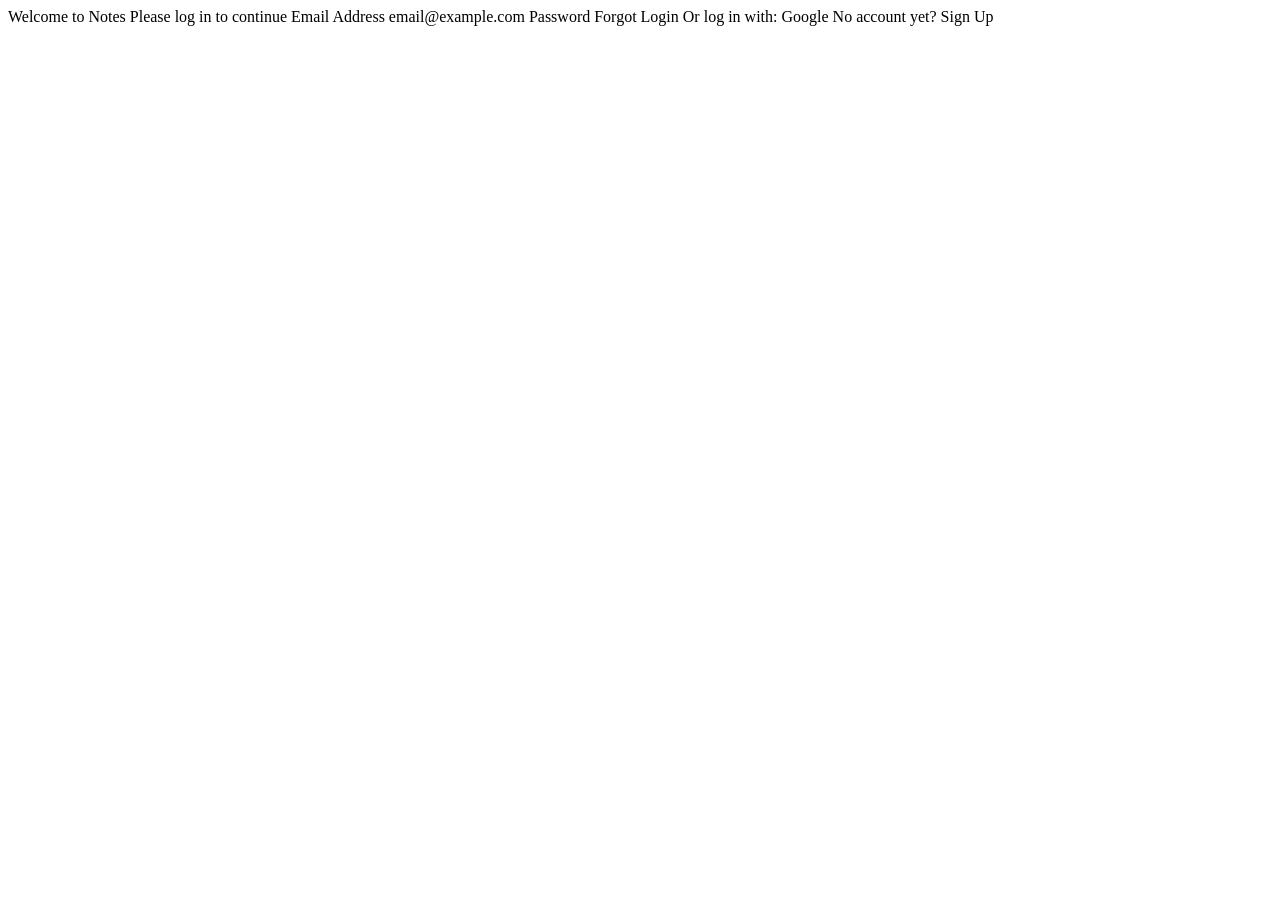
==== auth/login.html @ e955204f "Initial commit" ====
<!DOCTYPE html>
<html lang="en">
<head>
  <meta charset="UTF-8">
  <meta name="viewport" content="width=device-width, initial-scale=1.0">

  <link rel="icon" type="image/png" sizes="32x32" href="./assets/images/favicon-32x32.png">
  
  <title>Frontend Mentor | Note-taking web app</title>
</head>
<body>

  Welcome to Notes
  Please log in to continue

  Email Address
  email@example.com

  Password
  Forgot

  Login

  Or log in with:

  Google

  No account yet? Sign Up

</body>
</html>
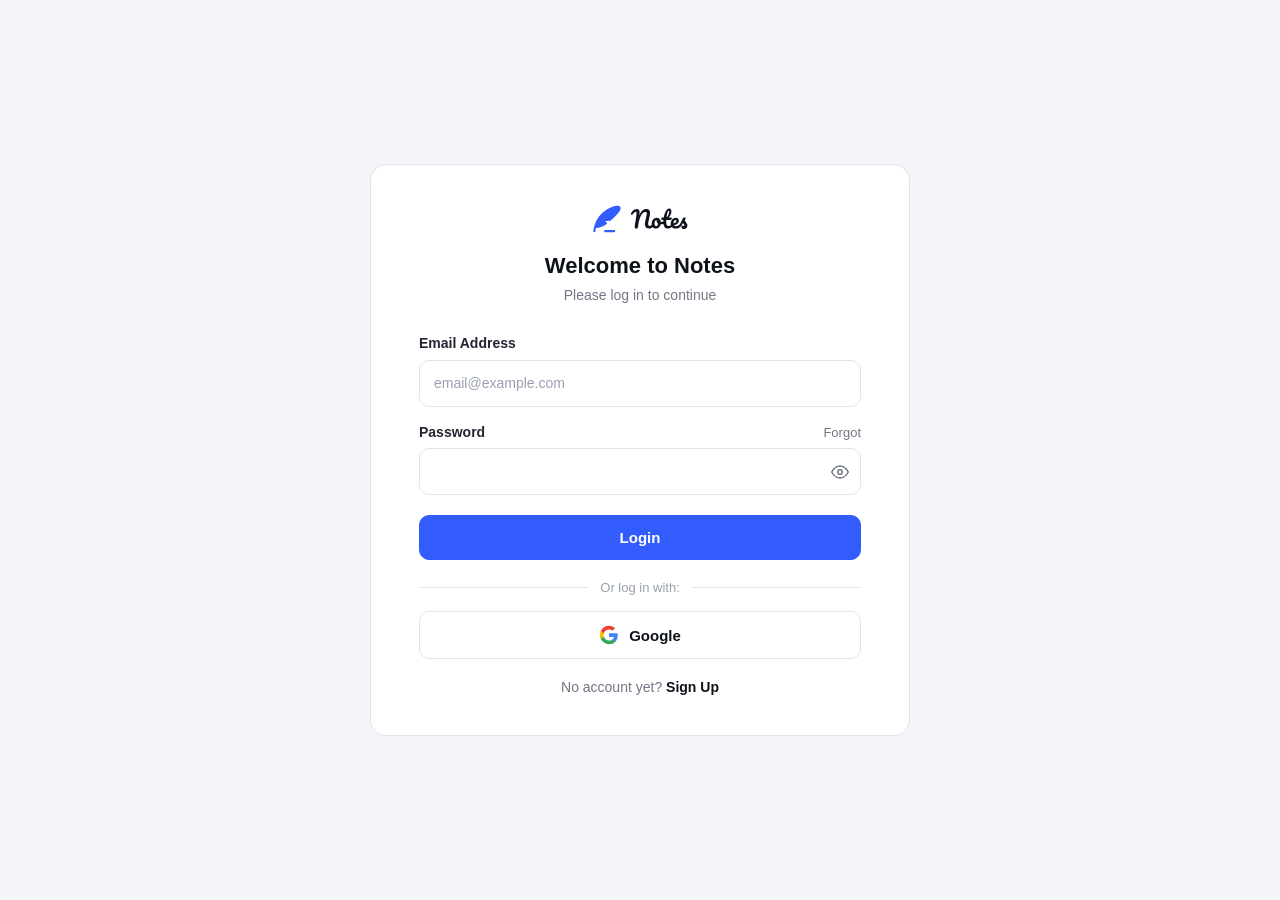
==== commit ebee84a8: "Added functionalities for main layout" ====
--- a/auth/login.html
+++ b/auth/login.html
@@ -1,31 +1,179 @@
-<!DOCTYPE html>
+<!doctype html>
 <html lang="en">
-<head>
-  <meta charset="UTF-8">
-  <meta name="viewport" content="width=device-width, initial-scale=1.0">
+  <head>
+    <meta charset="UTF-8" />
+    <meta name="viewport" content="width=device-width, initial-scale=1.0" />
+    <link
+      rel="icon"
+      type="image/png"
+      sizes="32x32"
+      href="./assets/images/favicon-32x32.png"
+    />
+    <title>Login | Note-taking web app</title>
 
-  <link rel="icon" type="image/png" sizes="32x32" href="./assets/images/favicon-32x32.png">
-  
-  <title>Frontend Mentor | Note-taking web app</title>
-</head>
-<body>
+    <link rel="stylesheet" href="/styles/index.css" />
+    <link rel="stylesheet" href="/styles/login.css" />
+  </head>
+  <body>
+    <div class="auth-card">
+      <!-- Logo -->
+      <a href="#" class="auth-logo" aria-label="Notes home">
+        <img src="/assets/images/logo.svg" />
+      </a>
 
-  Welcome to Notes
-  Please log in to continue
+      <!-- Heading -->
+      <div class="auth-heading">
+        <h1>Welcome to Notes</h1>
+        <p>Please log in to continue</p>
+      </div>
 
-  Email Address
-  email@example.com
+      <!-- Form -->
+      <form class="auth-form" novalidate>
+        <!-- Email -->
+        <div class="input-group">
+          <label class="input-label" for="login-email">Email Address</label>
+          <div class="input-wrapper">
+            <input
+              class="input"
+              id="login-email"
+              type="email"
+              placeholder="email@example.com"
+              autocomplete="email"
+              style="padding-left: 14px; padding-right: 14px"
+            />
+          </div>
+        </div>
 
-  Password
-  Forgot
+        <!-- Password + Forgot row -->
+        <div class="input-group">
+          <div class="password-label-row">
+            <label class="input-label" for="login-password">Password</label>
+            <a href="#" class="forgot-link">Forgot</a>
+          </div>
+          <div class="input-wrapper">
+            <input
+              class="input"
+              id="login-password"
+              type="password"
+              placeholder=""
+              autocomplete="current-password"
+              style="padding-left: 14px; padding-right: 42px"
+            />
+            <!-- Toggle visibility -->
+            <button
+              type="button"
+              class="input-icon input-icon--right"
+              id="toggle-login-password"
+              aria-label="Toggle password visibility"
+              style="
+                pointer-events: all;
+                cursor: pointer;
+                background: none;
+                border: none;
+                padding: 0;
+              "
+            >
+              <svg
+                width="18"
+                height="18"
+                viewBox="0 0 24 24"
+                fill="none"
+                stroke="currentColor"
+                stroke-width="2"
+                stroke-linecap="round"
+                stroke-linejoin="round"
+                aria-hidden="true"
+              >
+                <path d="M1 12s4-8 11-8 11 8 11 8-4 8-11 8-11-8-11-8z" />
+                <circle cx="12" cy="12" r="3" />
+              </svg>
+            </button>
+          </div>
+        </div>
 
-  Login
+        <!-- Submit -->
+        <button type="submit" class="btn btn-primary">Login</button>
+      </form>
 
-  Or log in with:
+      <!-- Social -->
+      <div class="auth-divider">Or log in with:</div>
 
-  Google
+      <button type="button" class="btn-google">
+        <svg
+          viewBox="0 0 24 24"
+          xmlns="http://www.w3.org/2000/svg"
+          aria-hidden="true"
+        >
+          <path
+            d="M22.56 12.25c0-.78-.07-1.53-.2-2.25H12v4.26h5.92c-.26 1.37-1.04 2.53-2.21 3.31v2.77h3.57c2.08-1.92 3.28-4.74 3.28-8.09z"
+            fill="#4285F4"
+          />
+          <path
+            d="M12 23c2.97 0 5.46-.98 7.28-2.66l-3.57-2.77c-.98.66-2.23 1.06-3.71 1.06-2.86 0-5.29-1.93-6.16-4.53H2.18v2.84C3.99 20.53 7.7 23 12 23z"
+            fill="#34A853"
+          />
+          <path
+            d="M5.84 14.09c-.22-.66-.35-1.36-.35-2.09s.13-1.43.35-2.09V7.07H2.18C1.43 8.55 1 10.22 1 12s.43 3.45 1.18 4.93l3.66-2.84z"
+            fill="#FBBC05"
+          />
+          <path
+            d="M12 5.38c1.62 0 3.06.56 4.21 1.64l3.15-3.15C17.45 2.09 14.97 1 12 1 7.7 1 3.99 3.47 2.18 7.07l3.66 2.84c.87-2.6 3.3-4.53 6.16-4.53z"
+            fill="#EA4335"
+          />
+        </svg>
+        Google
+      </button>
 
-  No account yet? Sign Up
+      <!-- Footer -->
+      <p class="auth-footer">
+        No account yet? <a href="signup.html">Sign Up</a>
+      </p>
+    </div>
 
-</body>
-</html>+    <script>
+      // Password visibility toggle
+      const toggleBtn = document.getElementById("toggle-login-password");
+      const pwField = document.getElementById("login-password");
+
+      toggleBtn.addEventListener("click", () => {
+        const isPassword = pwField.type === "password";
+        pwField.type = isPassword ? "text" : "password";
+        toggleBtn.setAttribute(
+          "aria-label",
+          isPassword ? "Hide password" : "Toggle password visibility",
+        );
+      });
+
+      // Basic client-side validation
+      document.querySelector(".auth-form").addEventListener("submit", (e) => {
+        e.preventDefault();
+
+        const emailGroup = document
+          .getElementById("login-email")
+          .closest(".input-group");
+        const pwGroup = document
+          .getElementById("login-password")
+          .closest(".input-group");
+        let valid = true;
+
+        [emailGroup, pwGroup].forEach((g) =>
+          g.classList.remove("input-group--error"),
+        );
+
+        if (!document.getElementById("login-email").value.includes("@")) {
+          emailGroup.classList.add("input-group--error");
+          valid = false;
+        }
+        if (document.getElementById("login-password").value.length < 1) {
+          pwGroup.classList.add("input-group--error");
+          valid = false;
+        }
+
+        if (valid) {
+          // TODO: submit to your backend
+          console.log("Form valid — submit");
+        }
+      });
+    </script>
+  </body>
+</html>
--- a/styles/index.css
+++ b/styles/index.css
@@ -0,0 +1,303 @@
+*,
+*::before,
+*::after {
+  box-sizing: border-box;
+  margin: 0;
+  padding: 0;
+}
+
+body {
+  font-family: "Arial", sans-serif;
+}
+
+a {
+  text-decoration: none;
+  color: inherit;
+}
+
+:root {
+  /* ── Neutral ── */
+  --color-neutral-950: #0e1219;
+  --color-neutral-900: #191925;
+  --color-neutral-800: #232530;
+  --color-neutral-700: #2b3038;
+  --color-neutral-600: #525868;
+  --color-neutral-500: #717784;
+  --color-neutral-400: #99a0ae;
+  --color-neutral-300: #cacfd8;
+  --color-neutral-200: #e0e4ea;
+  --color-neutral-100: #f3f5f8;
+  --color-neutral-50: #f5f7fa;
+  --color-neutral-0: #ffffff;
+
+  /* ── Blue ── */
+  --color-blue-700: #2547d0;
+  --color-blue-500: #335cff;
+  --color-blue-50: #ebf1ff;
+
+  /* ── Green ── */
+  --color-green-500: #21c16b;
+  --color-green-100: #d1fbe9;
+
+  /* ── Red ── */
+  --color-red-500: #f93748;
+  --color-red-100: #ffd5d8;
+}
+
+.btn {
+  display: inline-flex;
+  align-items: center;
+  justify-content: center;
+  gap: 8px;
+  padding: 10px 20px;
+  border-radius: 8px;
+  font-size: 14px;
+  font-weight: 500;
+  line-height: 1;
+  cursor: pointer;
+  border: 1.5px solid transparent;
+  transition:
+    background-color 0.15s ease,
+    border-color 0.15s ease,
+    box-shadow 0.15s ease,
+    color 0.15s ease,
+    opacity 0.15s ease;
+  white-space: nowrap;
+  user-select: none;
+  outline: none;
+}
+
+.btn:disabled,
+.btn[aria-disabled="true"] {
+  cursor: not-allowed;
+  pointer-events: none;
+}
+
+/* PRIMARY BUTTON */
+.btn-primary {
+  background-color: var(--color-blue-500);
+  color: var(--color-neutral-0);
+  border-color: var(--color-blue-500);
+}
+
+.btn-primary:hover {
+  background-color: var(--color-blue-700);
+  border-color: var(--color-blue-700);
+}
+
+.btn-primary:focus-visible {
+  background-color: var(--color-blue-500);
+  border-color: var(--color-blue-500);
+  box-shadow: 0 0 0 3px var(--color-blue-50);
+}
+
+.btn-primary:disabled,
+.btn-primary[aria-disabled="true"] {
+  background-color: var(--color-neutral-200);
+  border-color: var(--color-neutral-200);
+  color: var(--color-neutral-400);
+}
+
+/* SECONDARY BUTTON */
+
+.btn-secondary {
+  background-color: var(--color-neutral-100);
+  color: var(--color-neutral-800);
+  border-color: var(--color-neutral-100);
+}
+
+.btn-secondary:hover {
+  background-color: var(--color-neutral-200);
+  border-color: var(--color-neutral-200);
+}
+
+.btn-secondary:focus-visible {
+  background-color: var(--color-neutral-100);
+  border-color: var(--color-neutral-800);
+  box-shadow: 0 0 0 3px var(--color-neutral-200);
+}
+
+.btn-secondary:disabled,
+.btn-secondary[aria-disabled="true"] {
+  background-color: var(--color-neutral-100);
+  border-color: var(--color-neutral-100);
+  color: var(--color-neutral-400);
+}
+
+/* BORDER BUTTON */
+
+.btn-border {
+  background-color: var(--color-neutral-0);
+  color: var(--color-neutral-800);
+  border-color: var(--color-neutral-300);
+}
+
+.btn-border:hover {
+  background-color: var(--color-neutral-50);
+  border-color: var(--color-neutral-400);
+}
+
+.btn-border:focus-visible {
+  background-color: var(--color-neutral-0);
+  border-color: var(--color-neutral-800);
+  box-shadow: 0 0 0 3px var(--color-neutral-200);
+}
+
+.btn-border:disabled,
+.btn-border[aria-disabled="true"] {
+  background-color: var(--color-neutral-50);
+  border-color: var(--color-neutral-200);
+  color: var(--color-neutral-400);
+}
+
+/* ── Button icon ── */
+.btn .btn-icon {
+  width: 16px;
+  height: 16px;
+  flex-shrink: 0;
+}
+
+/* ============================================================
+   INPUT FIELD
+   Structure:
+     <div class="input-group">
+       <label class="input-label">Label</label>
+       <div class="input-wrapper">
+         <span class="input-icon input-icon--left">…</span>
+         <input class="input" … />
+         <span class="input-icon input-icon--right">…</span>
+       </div>
+       <p class="input-hint">Hint text</p>
+     </div>
+   ============================================================ */
+
+.input-group {
+  display: flex;
+  flex-direction: column;
+  gap: 6px;
+}
+
+/* ── Label ── */
+.input-label {
+  font-size: 14px;
+  font-weight: 500;
+  color: var(--color-neutral-800);
+  line-height: 1.4;
+}
+
+/* ── Wrapper holds icon(s) + the <input> ── */
+.input-wrapper {
+  position: relative;
+  display: flex;
+  align-items: center;
+}
+
+/* ── Icons inside input ── */
+.input-icon {
+  position: absolute;
+  top: 50%;
+  transform: translateY(-50%);
+  display: flex;
+  align-items: center;
+  color: var(--color-neutral-500);
+  pointer-events: none;
+}
+
+.input-icon--left {
+  left: 12px;
+}
+.input-icon--right {
+  right: 12px;
+}
+
+/* ── Core input ── */
+.input {
+  width: 100%;
+  padding: 10px 40px;
+  border-radius: 8px;
+  border: 1.5px solid var(--color-neutral-300);
+  background-color: var(--color-neutral-0);
+  color: var(--color-neutral-950);
+  font-size: 14px;
+  line-height: 1.5;
+  outline: none;
+  transition:
+    border-color 0.15s ease,
+    background-color 0.15s ease,
+    box-shadow 0.15s ease;
+}
+
+.input::placeholder {
+  color: var(--color-neutral-400);
+}
+
+/* No left icon — remove left padding */
+.input-wrapper:not(:has(.input-icon--left)) .input {
+  padding-left: 14px;
+}
+
+/* No right icon — remove right padding */
+.input-wrapper:not(:has(.input-icon--right)) .input {
+  padding-right: 14px;
+}
+
+/* ── Hover state ── */
+.input:hover:not(:disabled) {
+  background-color: var(--color-neutral-50);
+  border-color: var(--color-neutral-300);
+}
+
+/* ── Focus state ── */
+.input:focus {
+  border-color: var(--color-neutral-950);
+  background-color: var(--color-neutral-0);
+  box-shadow: 0 0 0 3px var(--color-neutral-200);
+}
+
+/* ── Disabled state ── */
+.input:disabled {
+  background-color: var(--color-neutral-100);
+  border-color: var(--color-neutral-200);
+  color: var(--color-neutral-400);
+  cursor: not-allowed;
+}
+
+.input:disabled::placeholder {
+  color: var(--color-neutral-300);
+}
+
+.input-group:has(.input:disabled) .input-label,
+.input-group:has(.input:disabled) .input-hint,
+.input-group:has(.input:disabled) .input-icon {
+  color: var(--color-neutral-400);
+}
+
+/* ── Hint text ── */
+.input-hint {
+  display: flex;
+  align-items: center;
+  gap: 5px;
+  font-size: 13px;
+  color: var(--color-neutral-500);
+  line-height: 1.4;
+  margin: 0;
+}
+
+/* ERROR STATE — add .input-group--error */
+.input-group--error .input {
+  border-color: var(--color-red-500);
+  background-color: var(--color-neutral-0);
+}
+
+.input-group--error .input:focus {
+  border-color: var(--color-red-500);
+  box-shadow: 0 0 0 3px var(--color-red-100);
+}
+
+.input-group--error .input-hint {
+  color: var(--color-red-500);
+}
+
+.input-group--error .input-icon {
+  color: var(--color-red-500);
+}
--- a/styles/login.css
+++ b/styles/login.css
@@ -0,0 +1,180 @@
+body {
+  background-color: var(--color-neutral-100);
+  min-height: 100vh;
+  display: flex;
+  align-items: center;
+  justify-content: center;
+  padding: 24px;
+  color: var(--color-neutral-950);
+}
+
+/* ── Card ── */
+.auth-card {
+  background: var(--color-neutral-0);
+  border: 1px solid var(--color-neutral-200);
+  border-radius: 16px;
+  padding: 40px 48px;
+  width: 100%;
+  max-width: 540px;
+  display: flex;
+  flex-direction: column;
+  align-items: center;
+}
+
+/* ── Logo ── */
+.auth-logo {
+  display: flex;
+  align-items: center;
+  gap: 8px;
+  margin-bottom: 20px;
+  text-decoration: none;
+}
+
+.auth-logo svg {
+  width: 28px;
+  height: 28px;
+  flex-shrink: 0;
+}
+
+/* ── Heading block ── */
+.auth-heading {
+  text-align: center;
+  margin-bottom: 28px;
+}
+
+.auth-heading h1 {
+  font-size: 22px;
+  font-weight: 700;
+  color: var(--color-neutral-950);
+  margin-bottom: 6px;
+}
+
+.auth-heading p {
+  font-size: 14px;
+  color: var(--color-neutral-500);
+  line-height: 1.5;
+}
+
+/* ── Form ── */
+.auth-form {
+  width: 100%;
+  display: flex;
+  flex-direction: column;
+  gap: 16px;
+  margin-bottom: 20px;
+}
+
+/* Password label row with "Forgot" link */
+.password-label-row {
+  display: flex;
+  align-items: center;
+  justify-content: space-between;
+}
+
+.forgot-link {
+  font-size: 13px;
+  font-weight: 500;
+  color: var(--color-neutral-500);
+  text-decoration: none;
+  transition: color 0.15s ease;
+}
+
+.forgot-link:hover {
+  color: var(--color-neutral-950);
+}
+
+/* full-width login button */
+.auth-form .btn-primary {
+  width: 100%;
+  padding: 14px 20px;
+  font-size: 15px;
+  font-weight: 600;
+  border-radius: 10px;
+  margin-top: 4px;
+}
+
+/* ── Divider ── */
+.auth-divider {
+  width: 100%;
+  display: flex;
+  align-items: center;
+  gap: 12px;
+  margin-bottom: 16px;
+  color: var(--color-neutral-400);
+  font-size: 13px;
+}
+
+.auth-divider::before,
+.auth-divider::after {
+  content: "";
+  flex: 1;
+  height: 1px;
+  background: var(--color-neutral-200);
+}
+
+/* ── Google button ── */
+.btn-google {
+  width: 100%;
+  display: flex;
+  align-items: center;
+  justify-content: center;
+  gap: 10px;
+  padding: 13px 20px;
+  border-radius: 10px;
+  border: 1.5px solid var(--color-neutral-200);
+  background: var(--color-neutral-0);
+  font-family: "Manrope", sans-serif;
+  font-size: 15px;
+  font-weight: 600;
+  color: var(--color-neutral-950);
+  cursor: pointer;
+  transition:
+    background-color 0.15s ease,
+    border-color 0.15s ease;
+  margin-bottom: 20px;
+}
+
+.btn-google:hover {
+  background-color: var(--color-neutral-50);
+  border-color: var(--color-neutral-300);
+}
+
+.btn-google svg {
+  width: 20px;
+  height: 20px;
+  flex-shrink: 0;
+}
+
+/* ── Footer link ── */
+.auth-footer {
+  font-size: 14px;
+  color: var(--color-neutral-500);
+}
+
+.auth-footer a {
+  color: var(--color-neutral-950);
+  font-weight: 600;
+  text-decoration: none;
+}
+
+.auth-footer a:hover {
+  text-decoration: underline;
+}
+
+/* ── Input overrides for auth pages ── */
+.auth-form .input-label {
+  font-size: 14px;
+  font-weight: 600;
+}
+
+.auth-form .input {
+  padding: 12px 42px;
+  font-size: 14px;
+  border-radius: 10px;
+  border-color: var(--color-neutral-200);
+}
+
+.auth-form .input:focus {
+  border-color: var(--color-neutral-950);
+  box-shadow: 0 0 0 3px var(--color-neutral-100);
+}
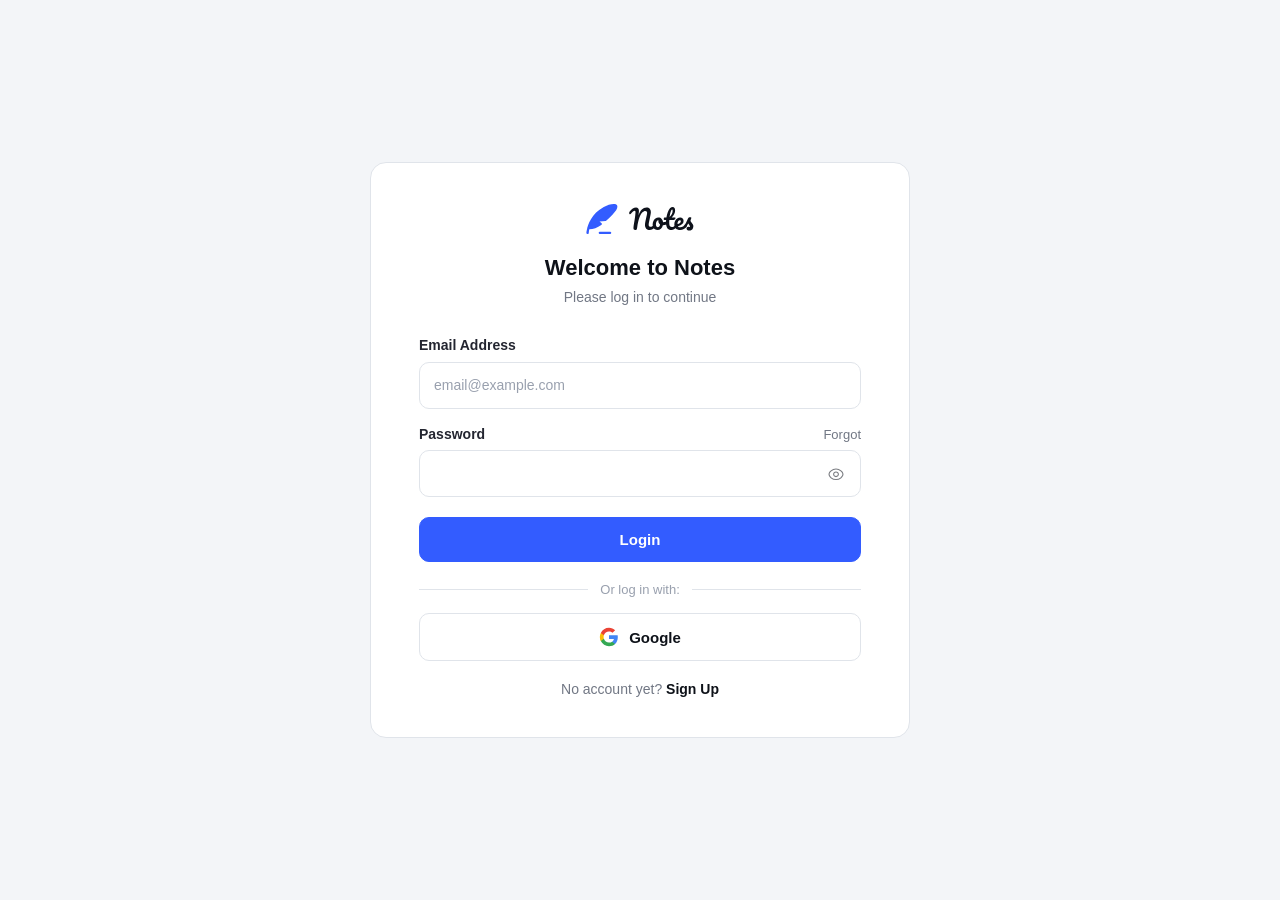
==== commit 7a9a2e8c: "Integrated auth functionalities" ====
--- a/auth/login.html
+++ b/auth/login.html
@@ -10,7 +10,6 @@
       href="./assets/images/favicon-32x32.png"
     />
     <title>Login | Note-taking web app</title>
-
     <link rel="stylesheet" href="/styles/index.css" />
     <link rel="stylesheet" href="/styles/login.css" />
   </head>
@@ -18,7 +17,7 @@
     <div class="auth-card">
       <!-- Logo -->
       <a href="#" class="auth-logo" aria-label="Notes home">
-        <img src="/assets/images/logo.svg" />
+        <img src="/assets/images/logo.svg" alt="Notes" />
       </a>
 
       <!-- Heading -->
@@ -27,10 +26,17 @@
         <p>Please log in to continue</p>
       </div>
 
+      <!-- Error banner -->
+      <div
+        class="auth-error"
+        id="auth-error"
+        style="display: none"
+        role="alert"
+      ></div>
+
       <!-- Form -->
-      <form class="auth-form" novalidate>
-        <!-- Email -->
-        <div class="input-group">
+      <form class="auth-form" id="login-form" novalidate>
+        <div class="input-group" id="email-group">
           <label class="input-label" for="login-email">Email Address</label>
           <div class="input-wrapper">
             <input
@@ -39,13 +45,16 @@
               type="email"
               placeholder="email@example.com"
               autocomplete="email"
-              style="padding-left: 14px; padding-right: 14px"
             />
           </div>
+          <p
+            class="input-hint input-hint--error"
+            id="email-error"
+            style="display: none"
+          ></p>
         </div>
 
-        <!-- Password + Forgot row -->
-        <div class="input-group">
+        <div class="input-group" id="pw-group">
           <div class="password-label-row">
             <label class="input-label" for="login-password">Password</label>
             <a href="#" class="forgot-link">Forgot</a>
@@ -57,48 +66,41 @@
               type="password"
               placeholder=""
               autocomplete="current-password"
-              style="padding-left: 14px; padding-right: 42px"
             />
-            <!-- Toggle visibility -->
             <button
               type="button"
-              class="input-icon input-icon--right"
+              class="input-icon input-icon--right pw-toggle-btn"
               id="toggle-login-password"
-              aria-label="Toggle password visibility"
-              style="
-                pointer-events: all;
-                cursor: pointer;
-                background: none;
-                border: none;
-                padding: 0;
-              "
+              aria-label="Show password"
             >
-              <svg
-                width="18"
-                height="18"
-                viewBox="0 0 24 24"
-                fill="none"
-                stroke="currentColor"
-                stroke-width="2"
-                stroke-linecap="round"
-                stroke-linejoin="round"
-                aria-hidden="true"
-              >
-                <path d="M1 12s4-8 11-8 11 8 11 8-4 8-11 8-11-8-11-8z" />
-                <circle cx="12" cy="12" r="3" />
-              </svg>
+              <img
+                src="/assets/images/icon-show-password.svg"
+                alt=""
+                class="pw-eye-show"
+              />
+              <img
+                src="/assets/images/icon-hide-password.svg"
+                alt=""
+                class="pw-eye-hide"
+                style="display: none"
+              />
             </button>
           </div>
+          <p
+            class="input-hint input-hint--error"
+            id="pw-error"
+            style="display: none"
+          ></p>
         </div>
 
-        <!-- Submit -->
-        <button type="submit" class="btn btn-primary">Login</button>
+        <button type="submit" class="btn btn-primary" id="login-btn">
+          Login
+        </button>
       </form>
 
       <!-- Social -->
       <div class="auth-divider">Or log in with:</div>
-
-      <button type="button" class="btn-google">
+      <button type="button" class="btn-google" id="btn-google-login">
         <svg
           viewBox="0 0 24 24"
           xmlns="http://www.w3.org/2000/svg"
@@ -130,50 +132,81 @@
       </p>
     </div>
 
+    <script src="auth.js"></script>
     <script>
-      // Password visibility toggle
-      const toggleBtn = document.getElementById("toggle-login-password");
-      const pwField = document.getElementById("login-password");
-
-      toggleBtn.addEventListener("click", () => {
-        const isPassword = pwField.type === "password";
-        pwField.type = isPassword ? "text" : "password";
-        toggleBtn.setAttribute(
-          "aria-label",
-          isPassword ? "Hide password" : "Toggle password visibility",
-        );
-      });
-
-      // Basic client-side validation
-      document.querySelector(".auth-form").addEventListener("submit", (e) => {
-        e.preventDefault();
-
-        const emailGroup = document
-          .getElementById("login-email")
-          .closest(".input-group");
-        const pwGroup = document
-          .getElementById("login-password")
-          .closest(".input-group");
-        let valid = true;
-
-        [emailGroup, pwGroup].forEach((g) =>
-          g.classList.remove("input-group--error"),
-        );
-
-        if (!document.getElementById("login-email").value.includes("@")) {
-          emailGroup.classList.add("input-group--error");
-          valid = false;
-        }
-        if (document.getElementById("login-password").value.length < 1) {
-          pwGroup.classList.add("input-group--error");
-          valid = false;
-        }
-
-        if (valid) {
-          // TODO: submit to your backend
-          console.log("Form valid — submit");
-        }
-      });
+      // Redirect if already logged in
+      if (AuthService.isLoggedIn()) window.location.href = "index.html";
+
+      // Password toggle
+      document
+        .getElementById("toggle-login-password")
+        .addEventListener("click", function () {
+          const input = document.getElementById("login-password");
+          const isPassword = input.type === "password";
+          input.type = isPassword ? "text" : "password";
+          this.querySelector(".pw-eye-show").style.display = isPassword
+            ? "none"
+            : "block";
+          this.querySelector(".pw-eye-hide").style.display = isPassword
+            ? "block"
+            : "none";
+          this.setAttribute(
+            "aria-label",
+            isPassword ? "Hide password" : "Show password",
+          );
+        });
+
+      // Form submit
+      document
+        .getElementById("login-form")
+        .addEventListener("submit", function (e) {
+          e.preventDefault();
+          const email = document.getElementById("login-email").value.trim();
+          const password = document.getElementById("login-password").value;
+          const result = AuthService.login(email, password);
+
+          // Clear errors
+          document.getElementById("email-error").style.display = "none";
+          document.getElementById("pw-error").style.display = "none";
+          document
+            .getElementById("email-group")
+            .classList.remove("input-group--error");
+          document
+            .getElementById("pw-group")
+            .classList.remove("input-group--error");
+          document.getElementById("auth-error").style.display = "none";
+
+          if (result.success) {
+            window.location.href = "index.html";
+          } else {
+            if (result.field === "email") {
+              document
+                .getElementById("email-group")
+                .classList.add("input-group--error");
+              document.getElementById("email-error").textContent =
+                result.message;
+              document.getElementById("email-error").style.display = "flex";
+            } else if (result.field === "password") {
+              document
+                .getElementById("pw-group")
+                .classList.add("input-group--error");
+              document.getElementById("pw-error").textContent = result.message;
+              document.getElementById("pw-error").style.display = "flex";
+            } else {
+              document.getElementById("auth-error").textContent =
+                result.message;
+              document.getElementById("auth-error").style.display = "block";
+            }
+          }
+        });
+
+      // Google login (simulated)
+      document
+        .getElementById("btn-google-login")
+        .addEventListener("click", function () {
+          const result = AuthService.loginWithGoogle();
+          if (result.success) window.location.href = "index.html";
+        });
     </script>
   </body>
 </html>
--- a/styles/login.css
+++ b/styles/login.css
@@ -6,6 +6,7 @@
   justify-content: center;
   padding: 24px;
   color: var(--color-neutral-950);
+  overflow: auto;
 }
 
 /* ── Card ── */
@@ -29,30 +30,39 @@
   margin-bottom: 20px;
   text-decoration: none;
 }
-
-.auth-logo svg {
-  width: 28px;
-  height: 28px;
-  flex-shrink: 0;
-}
-
-/* ── Heading block ── */
+.auth-logo img {
+  height: 32px;
+  width: auto;
+}
+
+/* ── Heading ── */
 .auth-heading {
   text-align: center;
   margin-bottom: 28px;
 }
-
 .auth-heading h1 {
   font-size: 22px;
   font-weight: 700;
   color: var(--color-neutral-950);
   margin-bottom: 6px;
 }
-
 .auth-heading p {
   font-size: 14px;
   color: var(--color-neutral-500);
   line-height: 1.5;
+}
+
+/* ── Error banner ── */
+.auth-error {
+  width: 100%;
+  padding: 10px 14px;
+  border-radius: 8px;
+  background: var(--color-red-100);
+  color: var(--color-red-500);
+  font-size: 13px;
+  font-weight: 500;
+  margin-bottom: 16px;
+  border: 1px solid var(--color-red-500);
 }
 
 /* ── Form ── */
@@ -64,7 +74,6 @@
   margin-bottom: 20px;
 }
 
-/* Password label row with "Forgot" link */
 .password-label-row {
   display: flex;
   align-items: center;
@@ -76,14 +85,12 @@
   font-weight: 500;
   color: var(--color-neutral-500);
   text-decoration: none;
-  transition: color 0.15s ease;
-}
-
+  transition: color 0.15s;
+}
 .forgot-link:hover {
   color: var(--color-neutral-950);
 }
 
-/* full-width login button */
 .auth-form .btn-primary {
   width: 100%;
   padding: 14px 20px;
@@ -91,6 +98,47 @@
   font-weight: 600;
   border-radius: 10px;
   margin-top: 4px;
+}
+
+/* ── Input overrides ── */
+.auth-form .input-label {
+  font-size: 14px;
+  font-weight: 600;
+}
+.auth-form .input {
+  padding: 12px 44px 12px 14px;
+  font-size: 14px;
+  border-radius: 10px;
+  border-color: var(--color-neutral-200);
+}
+.auth-form .input:focus {
+  border-color: var(--color-neutral-950);
+  box-shadow: 0 0 0 3px var(--color-neutral-100);
+}
+
+/* Password toggle button */
+.pw-toggle-btn {
+  pointer-events: all !important;
+  cursor: pointer;
+  background: none;
+  border: none;
+  padding: 0 4px;
+  display: flex;
+  align-items: center;
+}
+.pw-toggle-btn img {
+  width: 18px;
+  height: 18px;
+  opacity: 0.55;
+}
+.pw-toggle-btn:hover img {
+  opacity: 0.9;
+}
+
+/* Inline field error hint */
+.input-hint--error {
+  color: var(--color-red-500) !important;
+  gap: 4px;
 }
 
 /* ── Divider ── */
@@ -103,7 +151,6 @@
   color: var(--color-neutral-400);
   font-size: 13px;
 }
-
 .auth-divider::before,
 .auth-divider::after {
   content: "";
@@ -123,58 +170,42 @@
   border-radius: 10px;
   border: 1.5px solid var(--color-neutral-200);
   background: var(--color-neutral-0);
-  font-family: "Manrope", sans-serif;
+  font-family: "Manrope", "Arial", sans-serif;
   font-size: 15px;
   font-weight: 600;
   color: var(--color-neutral-950);
   cursor: pointer;
   transition:
-    background-color 0.15s ease,
-    border-color 0.15s ease;
+    background-color 0.15s,
+    border-color 0.15s;
   margin-bottom: 20px;
 }
-
 .btn-google:hover {
   background-color: var(--color-neutral-50);
   border-color: var(--color-neutral-300);
 }
-
 .btn-google svg {
   width: 20px;
   height: 20px;
   flex-shrink: 0;
 }
 
-/* ── Footer link ── */
+/* ── Footer ── */
 .auth-footer {
   font-size: 14px;
   color: var(--color-neutral-500);
 }
-
 .auth-footer a {
   color: var(--color-neutral-950);
   font-weight: 600;
   text-decoration: none;
 }
-
 .auth-footer a:hover {
   text-decoration: underline;
 }
 
-/* ── Input overrides for auth pages ── */
-.auth-form .input-label {
-  font-size: 14px;
-  font-weight: 600;
-}
-
-.auth-form .input {
-  padding: 12px 42px;
-  font-size: 14px;
-  border-radius: 10px;
-  border-color: var(--color-neutral-200);
-}
-
-.auth-form .input:focus {
-  border-color: var(--color-neutral-950);
-  box-shadow: 0 0 0 3px var(--color-neutral-100);
-}
+@media (max-width: 480px) {
+  .auth-card {
+    padding: 32px 24px;
+  }
+}
